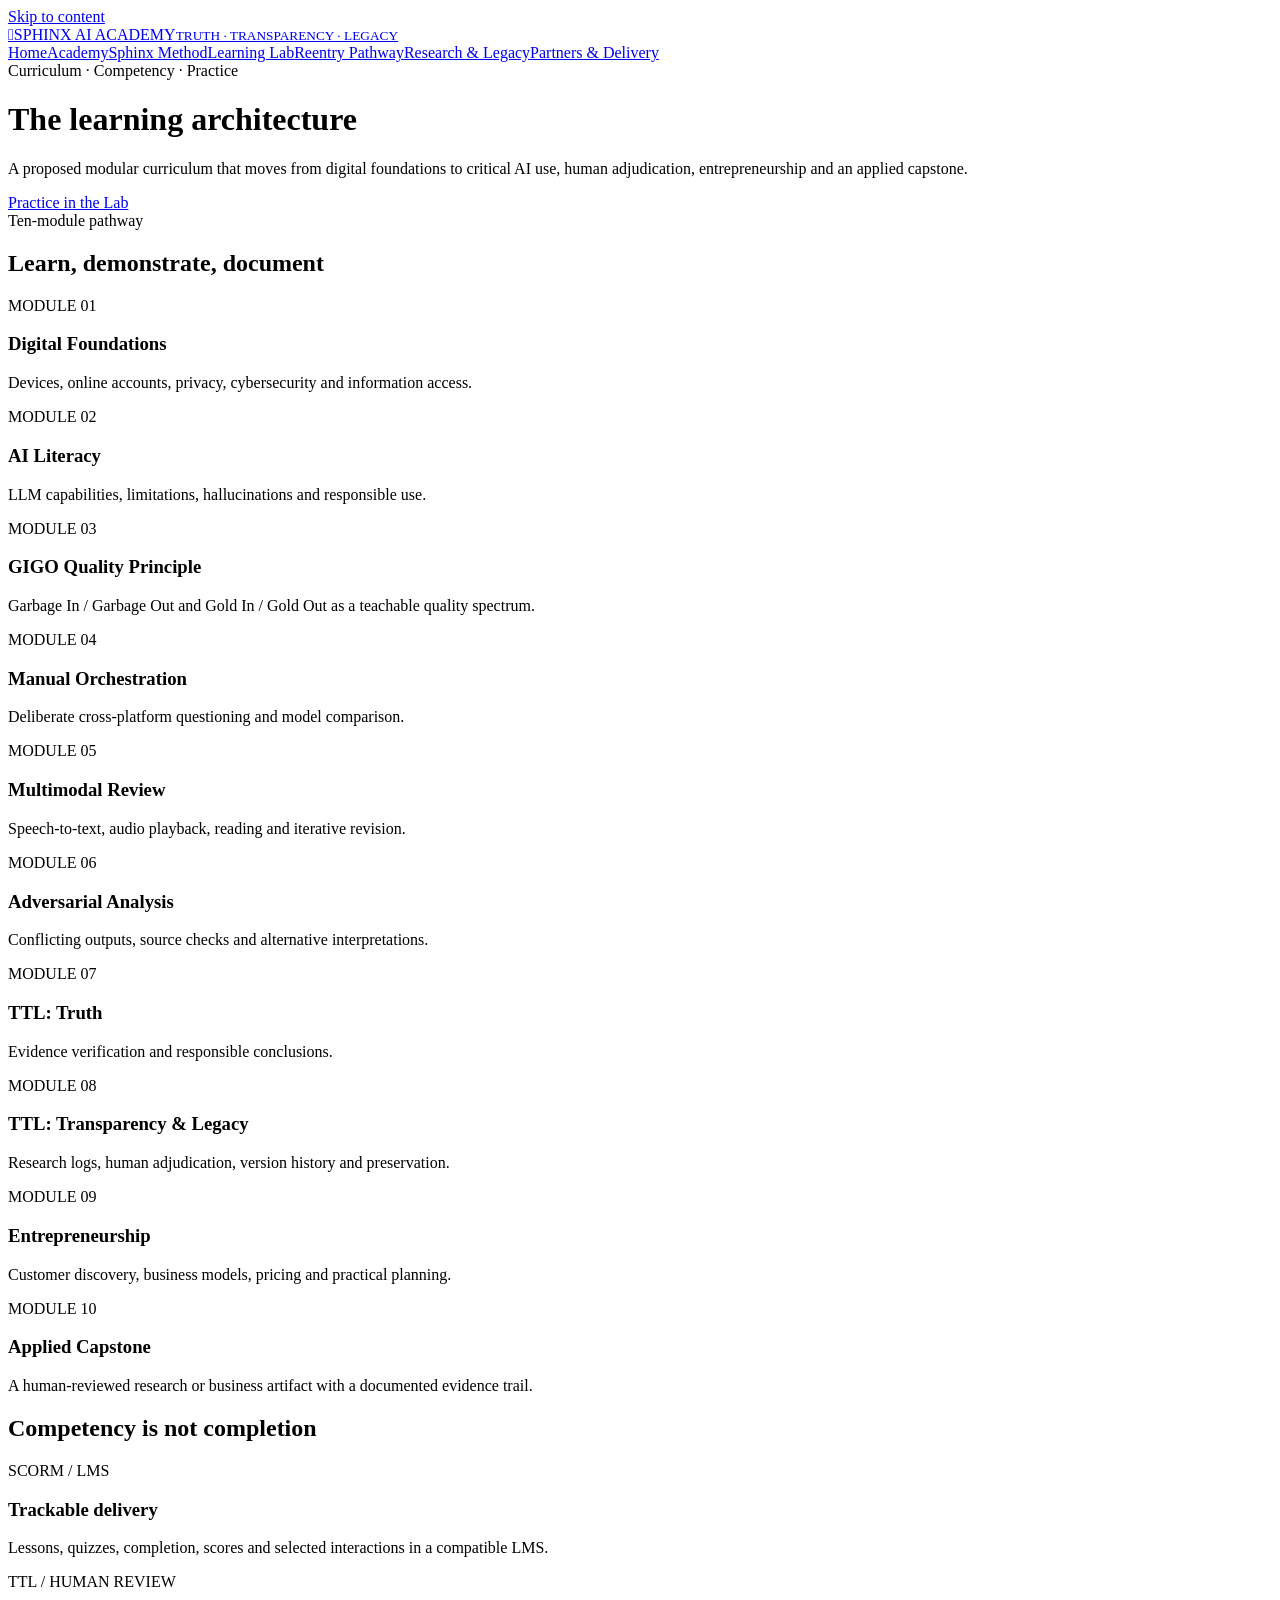
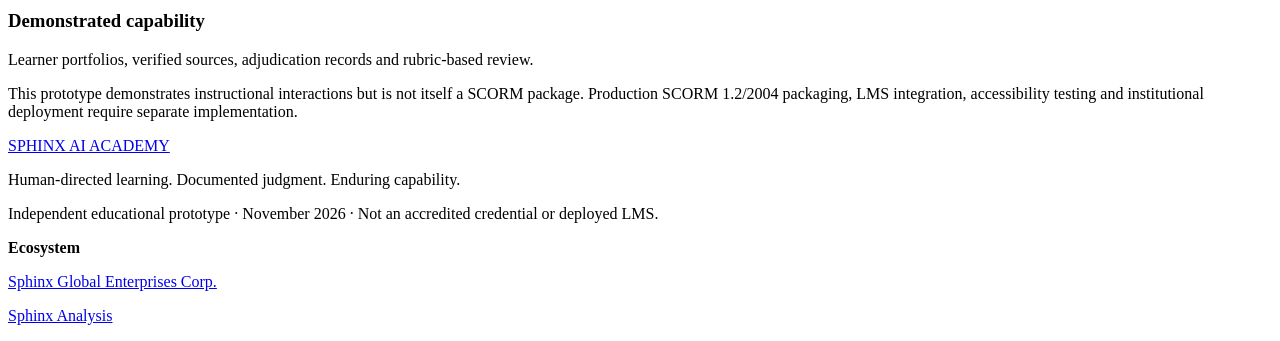
==== academy.html @ 33f2beb8 "Add Sphinx AI Academy educational hub: academy.html" ====
<!doctype html><html lang="en"><head><meta charset="utf-8"><meta name="viewport" content="width=device-width,initial-scale=1"><meta name="description" content="Sphinx AI Academy educational hub: TTL, GIGO, human-directed AI learning, reentry and entrepreneurship."><title>Academy | Sphinx AI Academy</title><link rel="stylesheet" href="styles.css"><script src="app.js" defer></script></head><body><a class="skip" href="#main">Skip to content</a><header><div class="head"><a class="brand" href="index.html"><span class="seal" aria-hidden="true">𓂀</span><span>SPHINX AI ACADEMY<small>TRUTH · TRANSPARENCY · LEGACY</small></span></a><nav class="nav" aria-label="Primary navigation"><a href="index.html" class="">Home</a><a href="academy.html" class="active">Academy</a><a href="method.html" class="">Sphinx Method</a><a href="lab.html" class="">Learning Lab</a><a href="reentry.html" class="">Reentry Pathway</a><a href="research.html" class="">Research & Legacy</a><a href="partners.html" class="">Partners & Delivery</a></nav></div></header><main id="main"><div class="hero"><div class="wrap"><div class="eyebrow">Curriculum · Competency · Practice</div><h1>The learning architecture</h1><p class="lead">A proposed modular curriculum that moves from digital foundations to critical AI use, human adjudication, entrepreneurship and an applied capstone.</p><a class="btn" href="lab.html">Practice in the Lab</a></div></div><section class=""><div class="wrap"><div class="eyebrow">Ten-module pathway</div><h2>Learn, demonstrate, document</h2><div class="grid"><article class="card"><div class="num">MODULE 01</div><h3>Digital Foundations</h3><p>Devices, online accounts, privacy, cybersecurity and information access.</p></article><article class="card"><div class="num">MODULE 02</div><h3>AI Literacy</h3><p>LLM capabilities, limitations, hallucinations and responsible use.</p></article><article class="card"><div class="num">MODULE 03</div><h3>GIGO Quality Principle</h3><p>Garbage In / Garbage Out and Gold In / Gold Out as a teachable quality spectrum.</p></article><article class="card"><div class="num">MODULE 04</div><h3>Manual Orchestration</h3><p>Deliberate cross-platform questioning and model comparison.</p></article><article class="card"><div class="num">MODULE 05</div><h3>Multimodal Review</h3><p>Speech-to-text, audio playback, reading and iterative revision.</p></article><article class="card"><div class="num">MODULE 06</div><h3>Adversarial Analysis</h3><p>Conflicting outputs, source checks and alternative interpretations.</p></article><article class="card"><div class="num">MODULE 07</div><h3>TTL: Truth</h3><p>Evidence verification and responsible conclusions.</p></article><article class="card"><div class="num">MODULE 08</div><h3>TTL: Transparency & Legacy</h3><p>Research logs, human adjudication, version history and preservation.</p></article><article class="card"><div class="num">MODULE 09</div><h3>Entrepreneurship</h3><p>Customer discovery, business models, pricing and practical planning.</p></article><article class="card"><div class="num">MODULE 10</div><h3>Applied Capstone</h3><p>A human-reviewed research or business artifact with a documented evidence trail.</p></article></div></div></section><section class="section-alt"><div class="wrap"><h2>Competency is not completion</h2><div class="grid two"><article class="card"><div class="num">SCORM / LMS</div><h3>Trackable delivery</h3><p>Lessons, quizzes, completion, scores and selected interactions in a compatible LMS.</p></article><article class="card"><div class="num">TTL / HUMAN REVIEW</div><h3>Demonstrated capability</h3><p>Learner portfolios, verified sources, adjudication records and rubric-based review.</p></article></div><p class="notice">This prototype demonstrates instructional interactions but is not itself a SCORM package. Production SCORM 1.2/2004 packaging, LMS integration, accessibility testing and institutional deployment require separate implementation.</p></div></section></main><footer class="footer"><div class="wrap footer-inner"><div><a class="brand" href="index.html">SPHINX AI ACADEMY</a><p>Human-directed learning. Documented judgment. Enduring capability.</p><p class="small">Independent educational prototype · November 2026 · Not an accredited credential or deployed LMS.</p></div><div><strong>Ecosystem</strong><p><a href="https://sphinxglobalenterprisescorp.com/" target="_blank" rel="noopener">Sphinx Global Enterprises Corp.</a></p><p><a href="https://sphinxanalysis.com/" target="_blank" rel="noopener">Sphinx Analysis</a></p></div></div></footer></body></html>
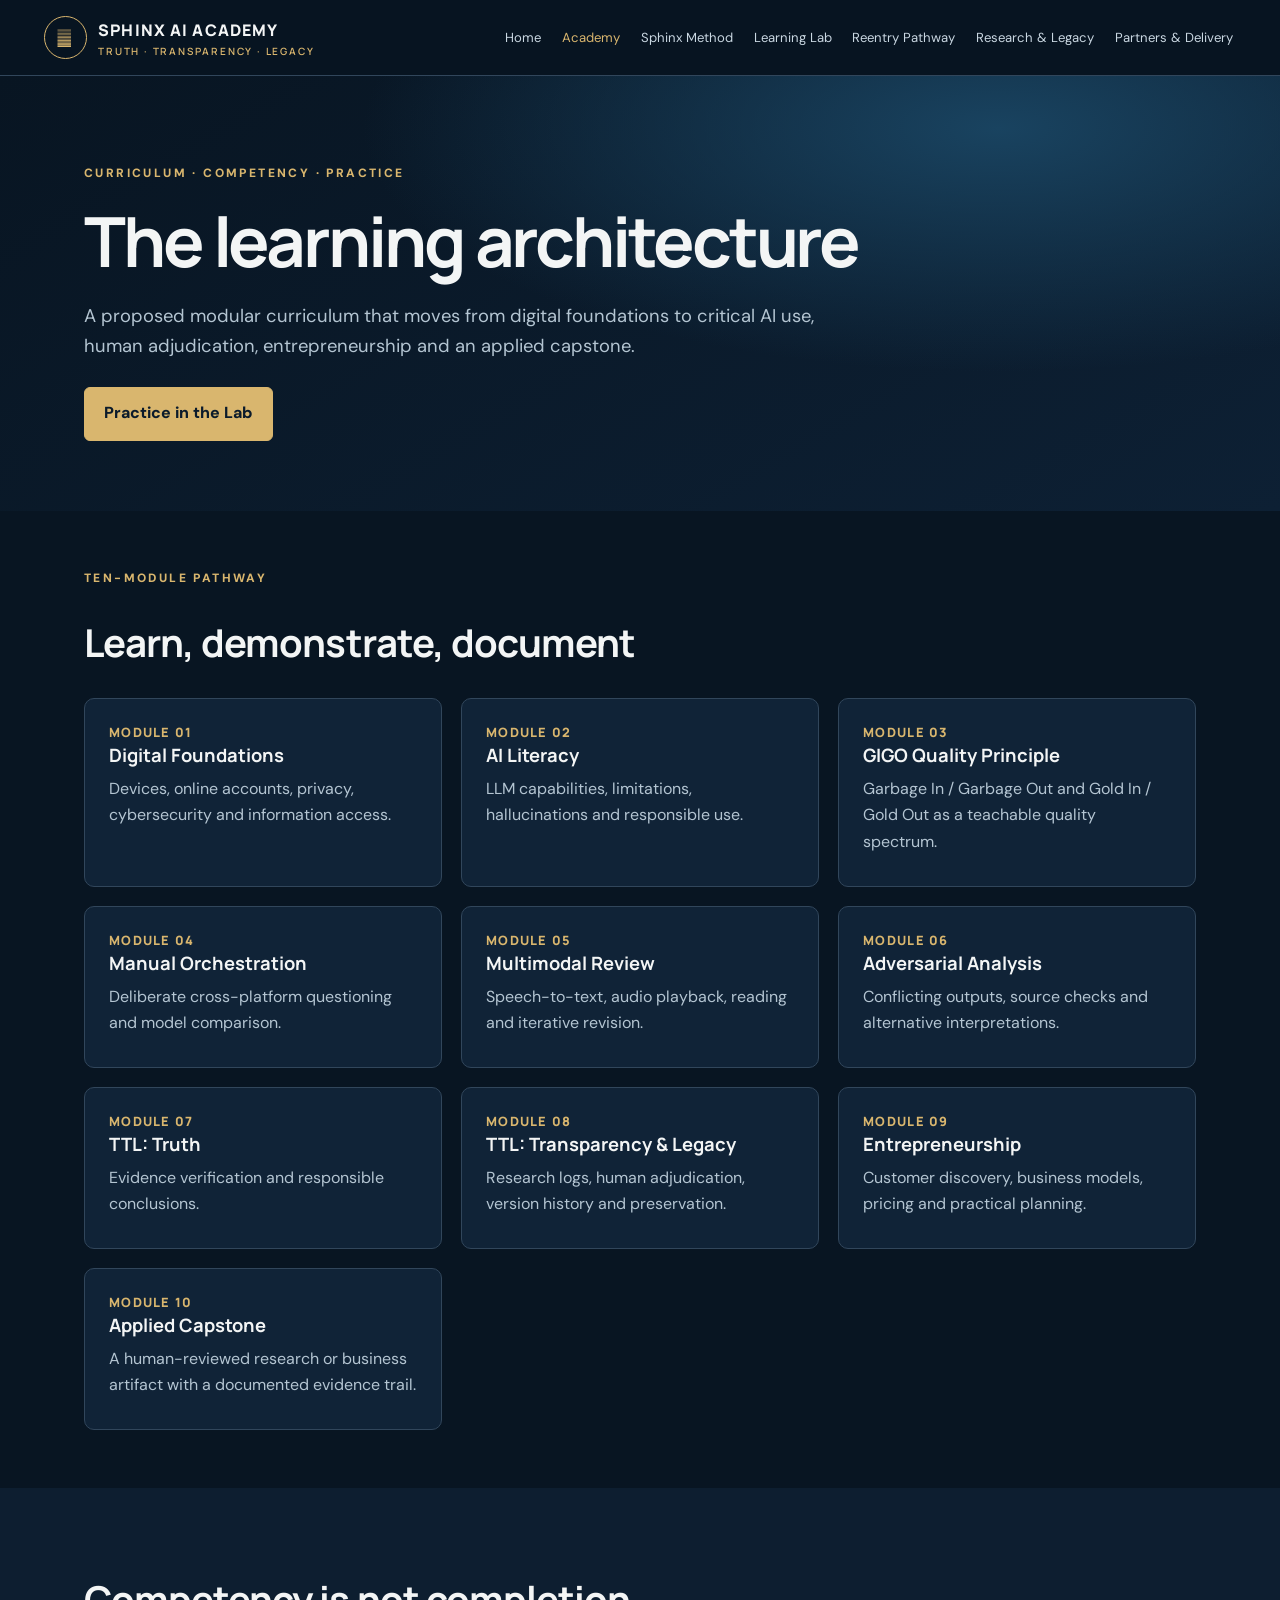
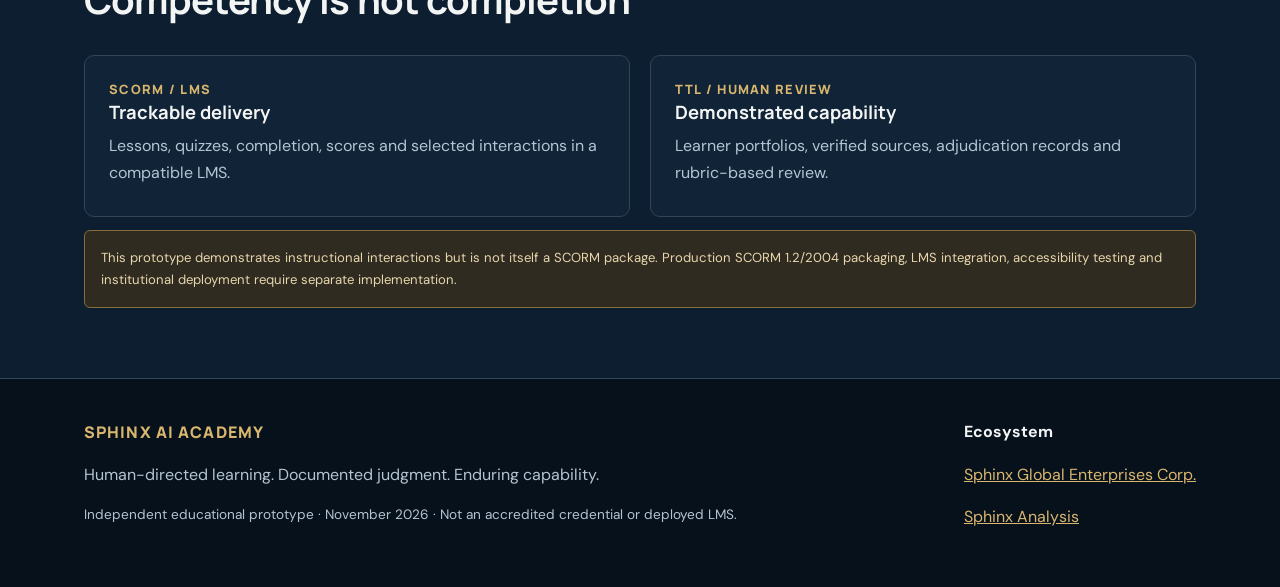
==== commit 4f2238d8: "Make every page self-contained so it renders styled on its own Opening, downloading or previewing in" ====
--- a/academy.html
+++ b/academy.html
@@ -1 +1,6 @@
-<!doctype html><html lang="en"><head><meta charset="utf-8"><meta name="viewport" content="width=device-width,initial-scale=1"><meta name="description" content="Sphinx AI Academy educational hub: TTL, GIGO, human-directed AI learning, reentry and entrepreneurship."><title>Academy | Sphinx AI Academy</title><link rel="stylesheet" href="styles.css"><script src="app.js" defer></script></head><body><a class="skip" href="#main">Skip to content</a><header><div class="head"><a class="brand" href="index.html"><span class="seal" aria-hidden="true">𓂀</span><span>SPHINX AI ACADEMY<small>TRUTH · TRANSPARENCY · LEGACY</small></span></a><nav class="nav" aria-label="Primary navigation"><a href="index.html" class="">Home</a><a href="academy.html" class="active">Academy</a><a href="method.html" class="">Sphinx Method</a><a href="lab.html" class="">Learning Lab</a><a href="reentry.html" class="">Reentry Pathway</a><a href="research.html" class="">Research & Legacy</a><a href="partners.html" class="">Partners & Delivery</a></nav></div></header><main id="main"><div class="hero"><div class="wrap"><div class="eyebrow">Curriculum · Competency · Practice</div><h1>The learning architecture</h1><p class="lead">A proposed modular curriculum that moves from digital foundations to critical AI use, human adjudication, entrepreneurship and an applied capstone.</p><a class="btn" href="lab.html">Practice in the Lab</a></div></div><section class=""><div class="wrap"><div class="eyebrow">Ten-module pathway</div><h2>Learn, demonstrate, document</h2><div class="grid"><article class="card"><div class="num">MODULE 01</div><h3>Digital Foundations</h3><p>Devices, online accounts, privacy, cybersecurity and information access.</p></article><article class="card"><div class="num">MODULE 02</div><h3>AI Literacy</h3><p>LLM capabilities, limitations, hallucinations and responsible use.</p></article><article class="card"><div class="num">MODULE 03</div><h3>GIGO Quality Principle</h3><p>Garbage In / Garbage Out and Gold In / Gold Out as a teachable quality spectrum.</p></article><article class="card"><div class="num">MODULE 04</div><h3>Manual Orchestration</h3><p>Deliberate cross-platform questioning and model comparison.</p></article><article class="card"><div class="num">MODULE 05</div><h3>Multimodal Review</h3><p>Speech-to-text, audio playback, reading and iterative revision.</p></article><article class="card"><div class="num">MODULE 06</div><h3>Adversarial Analysis</h3><p>Conflicting outputs, source checks and alternative interpretations.</p></article><article class="card"><div class="num">MODULE 07</div><h3>TTL: Truth</h3><p>Evidence verification and responsible conclusions.</p></article><article class="card"><div class="num">MODULE 08</div><h3>TTL: Transparency & Legacy</h3><p>Research logs, human adjudication, version history and preservation.</p></article><article class="card"><div class="num">MODULE 09</div><h3>Entrepreneurship</h3><p>Customer discovery, business models, pricing and practical planning.</p></article><article class="card"><div class="num">MODULE 10</div><h3>Applied Capstone</h3><p>A human-reviewed research or business artifact with a documented evidence trail.</p></article></div></div></section><section class="section-alt"><div class="wrap"><h2>Competency is not completion</h2><div class="grid two"><article class="card"><div class="num">SCORM / LMS</div><h3>Trackable delivery</h3><p>Lessons, quizzes, completion, scores and selected interactions in a compatible LMS.</p></article><article class="card"><div class="num">TTL / HUMAN REVIEW</div><h3>Demonstrated capability</h3><p>Learner portfolios, verified sources, adjudication records and rubric-based review.</p></article></div><p class="notice">This prototype demonstrates instructional interactions but is not itself a SCORM package. Production SCORM 1.2/2004 packaging, LMS integration, accessibility testing and institutional deployment require separate implementation.</p></div></section></main><footer class="footer"><div class="wrap footer-inner"><div><a class="brand" href="index.html">SPHINX AI ACADEMY</a><p>Human-directed learning. Documented judgment. Enduring capability.</p><p class="small">Independent educational prototype · November 2026 · Not an accredited credential or deployed LMS.</p></div><div><strong>Ecosystem</strong><p><a href="https://sphinxglobalenterprisescorp.com/" target="_blank" rel="noopener">Sphinx Global Enterprises Corp.</a></p><p><a href="https://sphinxanalysis.com/" target="_blank" rel="noopener">Sphinx Analysis</a></p></div></div></footer></body></html>+<!doctype html><html lang="en"><head><meta charset="utf-8"><meta name="viewport" content="width=device-width,initial-scale=1"><meta name="description" content="Sphinx AI Academy educational hub: TTL, GIGO, human-directed AI learning, reentry and entrepreneurship."><title>Academy | Sphinx AI Academy</title><style>
+@import url('https://fonts.googleapis.com/css2?family=DM+Sans:wght@400;500;600;700&family=Manrope:wght@400;500;600;700;800&display=swap');
+:root{--bg:#081522;--panel:#102337;--panel2:#152b42;--text:#f3f5f5;--muted:#b4c5d2;--gold:#d9b66e;--blue:#6cb7dc;--line:#31465b;--green:#82d0b2}*{box-sizing:border-box}html{scroll-behavior:smooth}body{margin:0;background:var(--bg);color:var(--text);font:16px/1.65 'DM Sans',Arial,sans-serif}a{color:inherit}button,input,textarea,select{font:inherit}button{cursor:pointer}.skip{position:absolute;left:-9999px}.skip:focus{left:1rem;top:1rem;background:white;color:black;padding:.5rem;z-index:99}header{position:sticky;top:0;z-index:20;background:#081522f2;border-bottom:1px solid var(--line)}.head{max-width:1240px;margin:auto;display:flex;justify-content:space-between;align-items:center;gap:1rem;padding:1rem 1.5rem}.brand{display:flex;align-items:center;gap:.7rem;text-decoration:none;font-family:Manrope;font-weight:800;letter-spacing:.07em}.seal{display:grid;place-items:center;border:1px solid var(--gold);border-radius:50%;width:43px;height:43px;color:var(--gold);font-size:25px}.brand small{display:block;color:var(--gold);font:600 10px Manrope;letter-spacing:.18em}.nav{display:flex;gap:.9rem;flex-wrap:wrap}.nav a{text-decoration:none;color:#c9d7e1;font-size:.82rem;padding:.4rem .2rem}.nav a:hover,.nav a.active{color:var(--gold)}.mobile-menu{display:none}.wrap{max-width:1160px;margin:auto;padding:0 1.5rem}.hero{padding:5.5rem 0 4rem;background:radial-gradient(ellipse at 78% 12%,#194360 0,transparent 45%),linear-gradient(150deg,#081522,#0d2034)}.eyebrow{color:var(--gold);font-size:.75rem;font-weight:800;letter-spacing:.2em;text-transform:uppercase}h1,h2,h3{font-family:Manrope;line-height:1.2}h1{font-size:clamp(2.5rem,5.4vw,4.8rem);letter-spacing:-.045em;max-width:850px;margin:1rem 0}h2{font-size:clamp(1.7rem,3vw,2.6rem);letter-spacing:-.025em}h3{font-size:1.15rem}p{color:var(--muted)}.lead{font-size:1.15rem;max-width:760px}.gold{color:var(--gold)}.btn{display:inline-block;background:var(--gold);color:#0b1b2b;text-decoration:none;border:1px solid var(--gold);border-radius:6px;padding:.8rem 1.2rem;font-weight:800;margin:.4rem .5rem .4rem 0}.btn.outline{background:transparent;color:var(--gold)}.btn:hover{filter:brightness(1.13)}section{padding:3.6rem 0}.section-alt{background:#0d1e30}.grid{display:grid;grid-template-columns:repeat(3,minmax(0,1fr));gap:1.2rem}.grid.two{grid-template-columns:repeat(2,minmax(0,1fr))}.card{background:var(--panel);border:1px solid var(--line);border-radius:10px;padding:1.5rem;min-width:0}.card h3{margin:.2rem 0 .6rem}.card p{margin:.4rem 0}.num{color:var(--gold);font:800 .8rem Manrope;letter-spacing:.1em}.tag{display:inline-block;border:1px solid #54718a;color:#cbdbe7;border-radius:30px;font-size:.75rem;padding:.18rem .65rem;margin:.15rem}.strip{border-left:3px solid var(--gold);padding:1rem 1.4rem;background:var(--panel);margin:1.3rem 0}.strip p{margin:.25rem 0}.steps{counter-reset:step}.step{position:relative;padding:1rem 1rem 1rem 4rem;border-bottom:1px solid var(--line)}.step:before{counter-increment:step;content:counter(step);position:absolute;left:0;top:1.2rem;color:var(--gold);font:800 1.3rem Manrope}.list{color:var(--muted);padding-left:1.3rem}.list li{margin:.5rem 0}.metric{font:800 2rem Manrope;color:var(--gold)}.table-wrap{overflow:auto}table{border-collapse:collapse;width:100%;min-width:650px}th,td{text-align:left;padding:.9rem;border-bottom:1px solid var(--line);vertical-align:top}th{color:var(--gold);font-size:.8rem;text-transform:uppercase}td{color:var(--muted)}.interactive{background:#10283c;border:1px solid #41647c;border-radius:10px;padding:1.5rem;margin:1.2rem 0}label{display:block;margin:.7rem 0 .25rem;font-weight:700}textarea,input,select{width:100%;background:#081b2b;color:white;border:1px solid #597084;border-radius:5px;padding:.75rem}textarea{min-height:100px}.options label{font-weight:400;border:1px solid var(--line);padding:.65rem;border-radius:6px;cursor:pointer}.options input{width:auto;margin-right:.6rem}output,.feedback{display:block;background:#091b2a;border-left:3px solid var(--blue);padding:1rem;margin-top:1rem;color:#d9e9f1;white-space:pre-wrap}.progress{height:9px;border-radius:20px;background:#2b4051;overflow:hidden}.progress span{display:block;background:var(--gold);height:100%;width:0;transition:width .3s}.small{font-size:.85rem;color:var(--muted)}.kicker{font-size:.85rem;color:var(--blue);font-weight:700}.footer{background:#06111c;border-top:1px solid var(--line);padding:2.5rem 0}.footer-inner{display:flex;justify-content:space-between;gap:2rem;flex-wrap:wrap}.footer a{color:var(--gold)}.quote{font:600 1.3rem/1.5 Manrope;color:white}.pill{border:1px solid var(--line);border-radius:40px;padding:.3rem .8rem;display:inline-block;margin:.25rem;color:var(--muted);font-size:.8rem}.notice{font-size:.82rem;border:1px solid #856e3c;background:#302b20;padding:1rem;border-radius:6px;color:#e8d6ad}.callout{background:linear-gradient(120deg,#123550,#102337);border:1px solid #3b5a71;border-radius:10px;padding:2rem}.timeline{display:grid;gap:1rem}.timeline .card{border-left:3px solid var(--gold)}.footer .brand{margin-bottom:.7rem} :focus-visible{outline:3px solid var(--gold);outline-offset:3px}@media(max-width:900px){.head{align-items:flex-start;flex-direction:column}.nav{gap:.6rem}.grid{grid-template-columns:repeat(2,minmax(0,1fr))}}@media(max-width:600px){.grid,.grid.two{grid-template-columns:1fr}.hero{padding:3.5rem 0 2.5rem}.nav{overflow-x:auto;flex-wrap:nowrap;width:100%;padding-bottom:.3rem}.nav a{white-space:nowrap}.head{padding:.7rem 1rem}section{padding:2.6rem 0}}@media(prefers-reduced-motion:reduce){html{scroll-behavior:auto}*{transition:none!important}}
+</style><script>
+const $=id=>document.getElementById(id);const KEY='sphinx-academy-demo-v1';let state={};try{state=JSON.parse(localStorage.getItem(KEY)||'{}')}catch(e){}function save(){try{localStorage.setItem(KEY,JSON.stringify(state))}catch(e){}}function setDone(id){state[id]=true;save();updateProgress()}function updateProgress(){const ids=['gigo','ttl','source','scenario'];let n=ids.filter(id=>state[id]).length;document.querySelectorAll('[data-progress]').forEach(el=>el.textContent=n+'/4 activities completed');document.querySelectorAll('[data-progress-bar]').forEach(el=>el.style.width=(n/4*100)+'%')}document.addEventListener('DOMContentLoaded',()=>{updateProgress();const quiz=$('quiz-form');if(quiz)quiz.addEventListener('submit',e=>{e.preventDefault();let answers={q1:'b',q2:'c',q3:'a',q4:'b'};let score=0;Object.entries(answers).forEach(([q,v])=>{if(quiz.elements[q]?.value===v)score++});$('quiz-result').textContent='Score: '+score+'/4. '+(score===4?'All answers correct.':'Review the explanations below and retry.')+'\n1. Evidence verification is necessary. 2. Human judgment must be documented. 3. GIGO is a quality spectrum, not a label for people. 4. SCORM completion alone does not establish competency.';if(score===4)setDone('ttl')});const g=$('gigo-form');if(g)g.addEventListener('submit',e=>{e.preventDefault();const text=$('gigo-prompt').value.trim();const count=text.split(/\s+/).filter(Boolean).length;const checks=[/who|audience|learner|person|business|customer/i,/source|evidence|citation|verify|reference/i,/compare|contrast|alternative|counter|challenge/i,/format|table|report|list|deliverable/i,/uncertain|limit|assumption|unknown/i];let matched=checks.filter(re=>re.test(text)).length;$('gigo-result').textContent='Prompt diagnostic: '+matched+'/5 quality signals present. '+(count<15?'Add more context. ':'')+'Check for: audience/context, evidence requirements, alternative viewpoints, output format and uncertainty. This is a teaching heuristic, not a measure of factual correctness.';setDone('gigo')});const s=$('source-form');if(s)s.addEventListener('submit',e=>{e.preventDefault();let claim=$('source-claim').value.trim(),url=$('source-url').value.trim(),decision=$('source-decision').value,reason=$('source-reason').value.trim();if(!claim||!reason){$('source-result').textContent='Add a claim and an explanation before recording a decision.';return}let record={claim,url,decision,reason,date:new Date().toISOString(),status:'Learner-entered; not independently verified'};state.records=state.records||[];state.records.push(record);save();$('source-result').textContent='Adjudication recorded locally. '+record.status+'\n'+JSON.stringify(record,null,2);setDone('source')});const d=$('download-record');if(d)d.addEventListener('click',()=>{let data={exported:new Date().toISOString(),activity_completion:{gigo:!!state.gigo,ttl:!!state.ttl,source:!!state.source,scenario:!!state.scenario},adjudications:state.records||[],disclaimer:'Self-reported learning artifact; not an independently verified credential.'};let blob=new Blob([JSON.stringify(data,null,2)],{type:'application/json'}),a=document.createElement('a');a.href=URL.createObjectURL(blob);a.download='sphinx-ttl-learning-record.json';a.click();URL.revokeObjectURL(a.href)});const scenario=$('scenario-form');if(scenario)scenario.addEventListener('submit',e=>{e.preventDefault();let value=scenario.elements.path.value;const messages={a:'Good: begin with offline-compatible fundamentals, then transition to supervised live tools after release.',b:'Reconsider: unrestricted live cloud access may not be permitted inside a correctional facility.',c:'Reconsider: a certificate without assessed competence is insufficient.'};$('scenario-result').textContent=messages[value]||'Select a pathway.';if(value==='a')setDone('scenario')});const vstart=$('voice-start'),vplay=$('voice-play'),vstop=$('voice-stop');let rec=null;const SpeechRec=window.SpeechRecognition||window.webkitSpeechRecognition;if(vstart)vstart.addEventListener('click',()=>{if(!SpeechRec){$('voice-status').textContent='Speech recognition is unavailable in this browser. Type instead.';return}try{rec=new SpeechRec();rec.lang='en-US';rec.interimResults=false;rec.onresult=e=>{$('voice-text').value=($('voice-text').value+' '+e.results[0][0].transcript).trim();$('voice-status').textContent='Dictation captured. Review and revise the text.'};rec.onerror=e=>{$('voice-status').textContent='Speech recognition error: '+e.error};rec.start();$('voice-status').textContent='Listening…'}catch(e){$('voice-status').textContent='Unable to start recognition.'}});if(vplay)vplay.addEventListener('click',()=>{if(!('speechSynthesis' in window)){$('voice-status').textContent='Audio playback is unavailable in this browser.';return}speechSynthesis.cancel();let u=new SpeechSynthesisUtterance($('voice-text').value||'Enter text first.');u.lang='en-US';speechSynthesis.speak(u);$('voice-status').textContent='Playing text aloud.'});if(vstop)vstop.addEventListener('click',()=>{if(rec)try{rec.stop()}catch(e){};if('speechSynthesis' in window)speechSynthesis.cancel();$('voice-status').textContent='Audio stopped.'});const reset=$('reset-progress');if(reset)reset.addEventListener('click',()=>{if(confirm('Delete this browser’s demo progress and learning records?')){localStorage.removeItem(KEY);state={};updateProgress();$('reset-result').textContent='Local demo progress cleared.'}});const copy=$('copy-template');if(copy)copy.addEventListener('click',async()=>{let txt=$('template-text').textContent;try{await navigator.clipboard.writeText(txt);$('copy-result').textContent='Template copied.'}catch(e){$('copy-result').textContent='Select and copy the template manually.'}})});
+</script></head><body><a class="skip" href="#main">Skip to content</a><header><div class="head"><a class="brand" href="index.html"><span class="seal" aria-hidden="true">𓂀</span><span>SPHINX AI ACADEMY<small>TRUTH · TRANSPARENCY · LEGACY</small></span></a><nav class="nav" aria-label="Primary navigation"><a href="index.html" class="">Home</a><a href="academy.html" class="active">Academy</a><a href="method.html" class="">Sphinx Method</a><a href="lab.html" class="">Learning Lab</a><a href="reentry.html" class="">Reentry Pathway</a><a href="research.html" class="">Research & Legacy</a><a href="partners.html" class="">Partners & Delivery</a></nav></div></header><main id="main"><div class="hero"><div class="wrap"><div class="eyebrow">Curriculum · Competency · Practice</div><h1>The learning architecture</h1><p class="lead">A proposed modular curriculum that moves from digital foundations to critical AI use, human adjudication, entrepreneurship and an applied capstone.</p><a class="btn" href="lab.html">Practice in the Lab</a></div></div><section class=""><div class="wrap"><div class="eyebrow">Ten-module pathway</div><h2>Learn, demonstrate, document</h2><div class="grid"><article class="card"><div class="num">MODULE 01</div><h3>Digital Foundations</h3><p>Devices, online accounts, privacy, cybersecurity and information access.</p></article><article class="card"><div class="num">MODULE 02</div><h3>AI Literacy</h3><p>LLM capabilities, limitations, hallucinations and responsible use.</p></article><article class="card"><div class="num">MODULE 03</div><h3>GIGO Quality Principle</h3><p>Garbage In / Garbage Out and Gold In / Gold Out as a teachable quality spectrum.</p></article><article class="card"><div class="num">MODULE 04</div><h3>Manual Orchestration</h3><p>Deliberate cross-platform questioning and model comparison.</p></article><article class="card"><div class="num">MODULE 05</div><h3>Multimodal Review</h3><p>Speech-to-text, audio playback, reading and iterative revision.</p></article><article class="card"><div class="num">MODULE 06</div><h3>Adversarial Analysis</h3><p>Conflicting outputs, source checks and alternative interpretations.</p></article><article class="card"><div class="num">MODULE 07</div><h3>TTL: Truth</h3><p>Evidence verification and responsible conclusions.</p></article><article class="card"><div class="num">MODULE 08</div><h3>TTL: Transparency & Legacy</h3><p>Research logs, human adjudication, version history and preservation.</p></article><article class="card"><div class="num">MODULE 09</div><h3>Entrepreneurship</h3><p>Customer discovery, business models, pricing and practical planning.</p></article><article class="card"><div class="num">MODULE 10</div><h3>Applied Capstone</h3><p>A human-reviewed research or business artifact with a documented evidence trail.</p></article></div></div></section><section class="section-alt"><div class="wrap"><h2>Competency is not completion</h2><div class="grid two"><article class="card"><div class="num">SCORM / LMS</div><h3>Trackable delivery</h3><p>Lessons, quizzes, completion, scores and selected interactions in a compatible LMS.</p></article><article class="card"><div class="num">TTL / HUMAN REVIEW</div><h3>Demonstrated capability</h3><p>Learner portfolios, verified sources, adjudication records and rubric-based review.</p></article></div><p class="notice">This prototype demonstrates instructional interactions but is not itself a SCORM package. Production SCORM 1.2/2004 packaging, LMS integration, accessibility testing and institutional deployment require separate implementation.</p></div></section></main><footer class="footer"><div class="wrap footer-inner"><div><a class="brand" href="index.html">SPHINX AI ACADEMY</a><p>Human-directed learning. Documented judgment. Enduring capability.</p><p class="small">Independent educational prototype · November 2026 · Not an accredited credential or deployed LMS.</p></div><div><strong>Ecosystem</strong><p><a href="https://sphinxglobalenterprisescorp.com/" target="_blank" rel="noopener">Sphinx Global Enterprises Corp.</a></p><p><a href="https://sphinxanalysis.com/" target="_blank" rel="noopener">Sphinx Analysis</a></p></div></div></footer></body></html>
